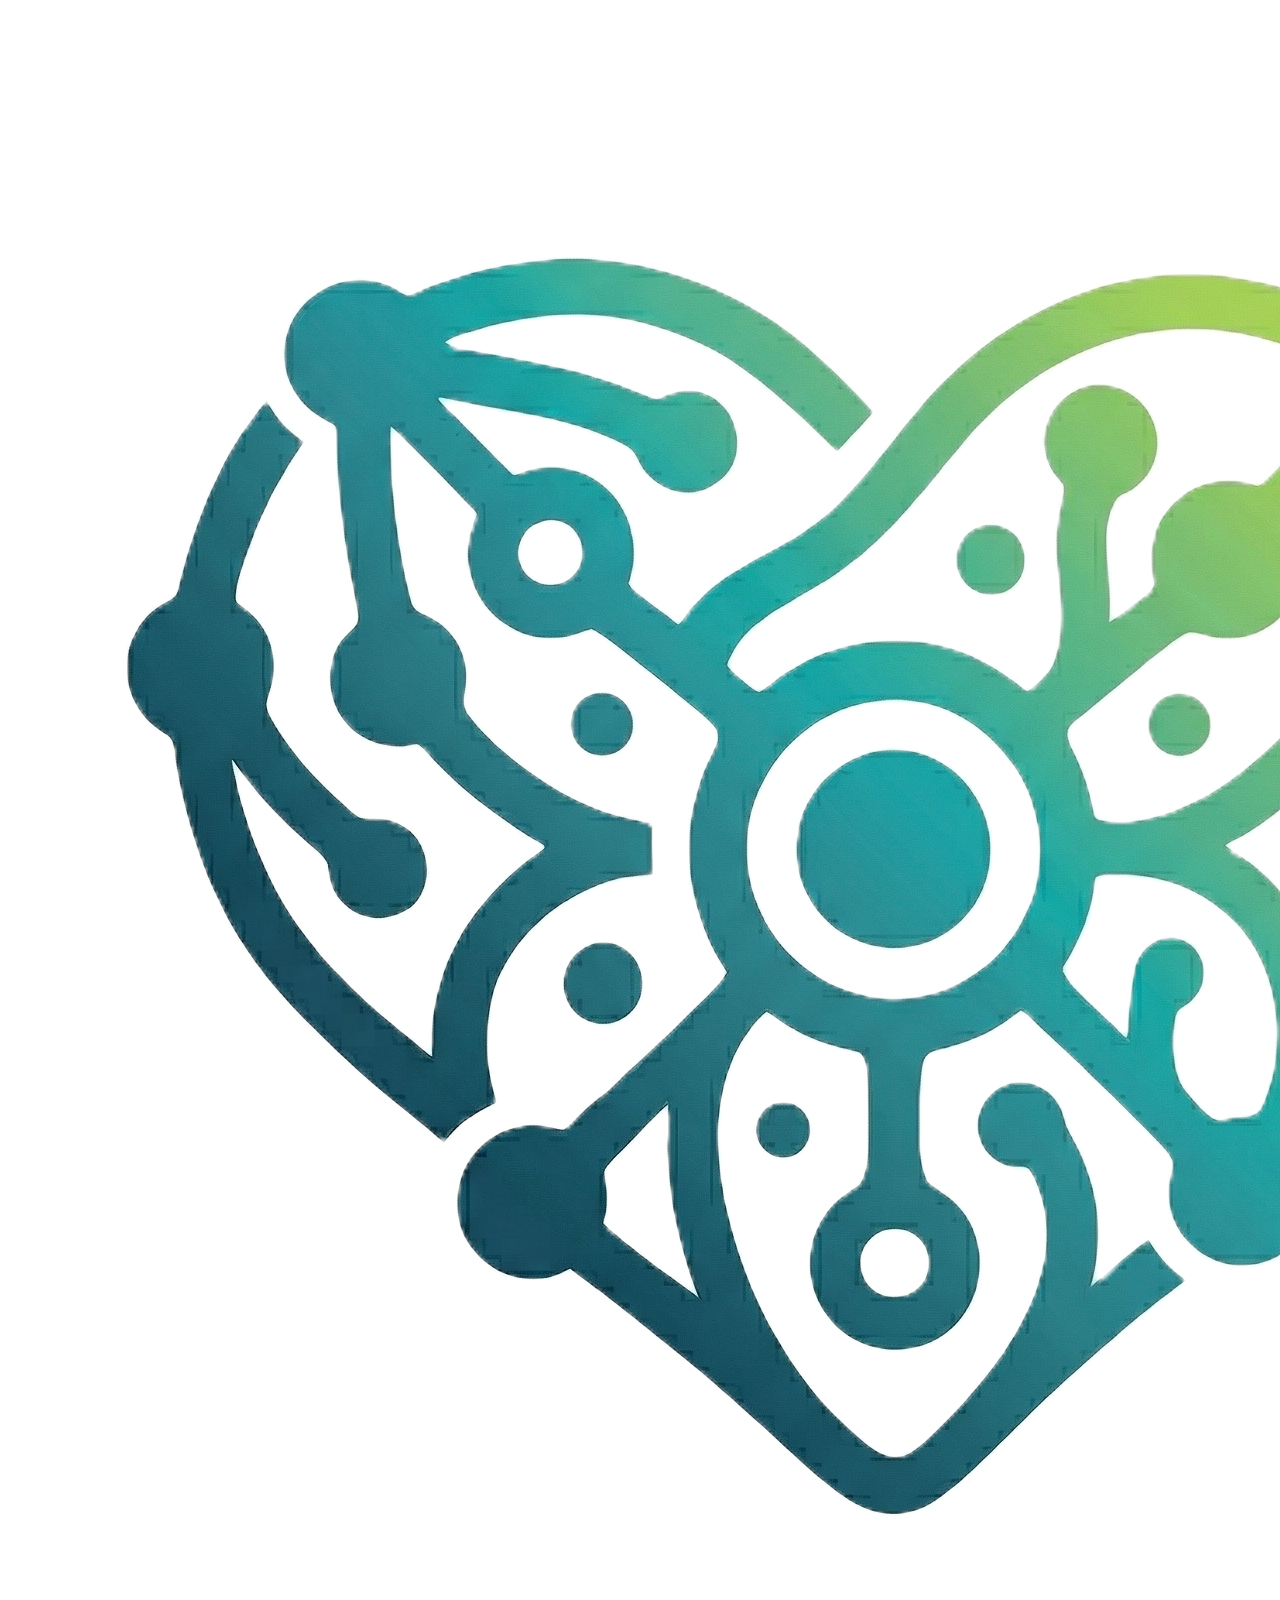
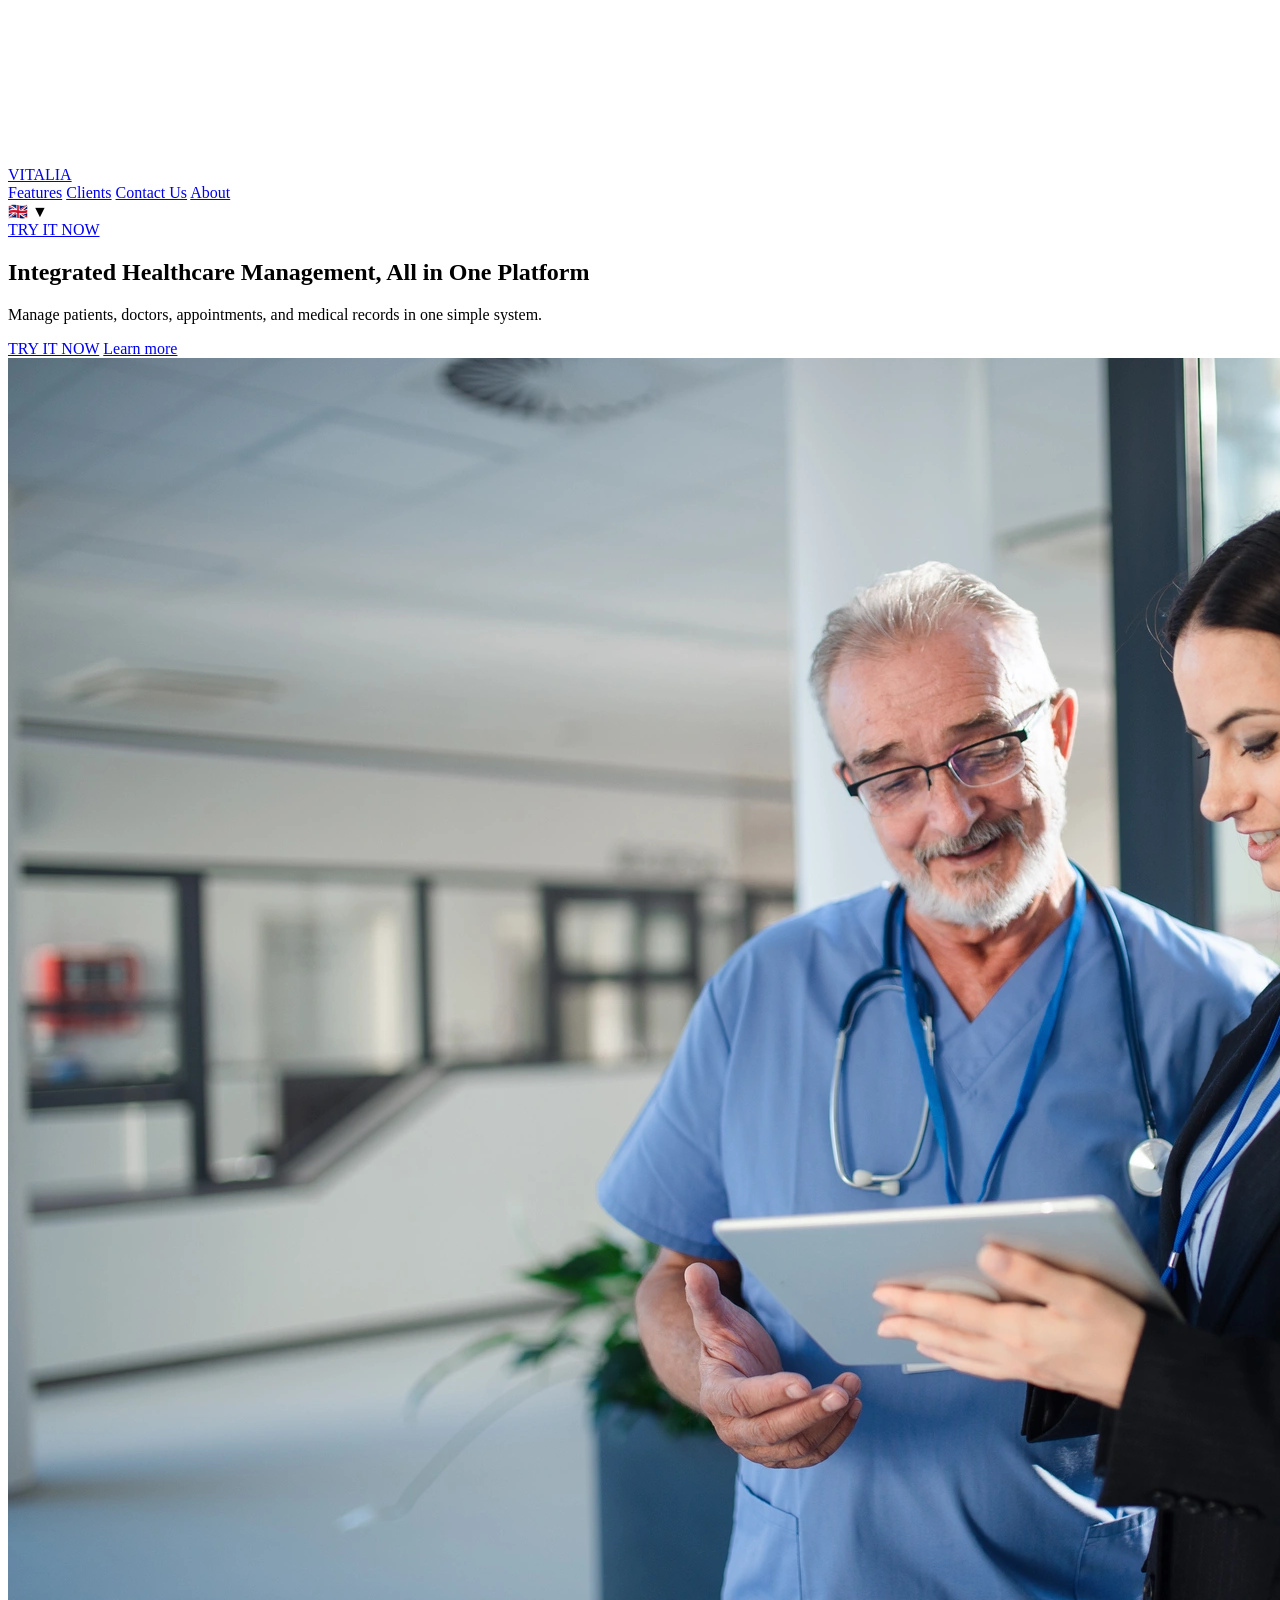
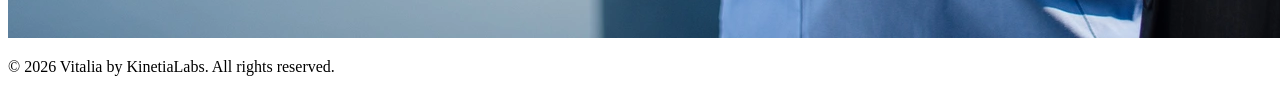
==== html/index.html @ ef40298a "feat: Añadir estructura basica y seccion hero" ====
<!DOCTYPE html>
<html lang="es">
<head>
    <meta charset="UTF-8">
    <meta name="viewport" content="width=device-width, initial-scale=1.0">
    <title>Vitalia - Integrated Healthcare Management</title>
    <link rel="stylesheet" href="../css/styles.css">
</head>
<body>
    <!-- HEADER / NAVIGATION -->
    <header class="header">
        <div class="container">
            <div class="navbar">
                <div class="nav-shell">
                    <div class="logo-section">
                        <img src="../assets/images/Vitalia_logo.png" alt="Vitalia Logo" class="logo-img">
                        <a href="#home" class="logo">VITALIA</a>
                    </div>
                    <nav class="nav-pill">
                        <a href="#features">Features</a>
                        <a href="#clients">Clients</a>
                        <a href="#contact">Contact Us</a>
                        <a href="#about">About</a>
                    </nav>
                    <div class="nav-actions">
                        <div class="language-selector">
                            <span>🇬🇧</span>
                            <span class="dropdown-arrow">▼</span>
                        </div>
                        <a href="#plans" class="btn-primary nav-cta">TRY IT NOW</a>
                    </div>
                </div>
            </div>
        </div>
    </header>

    <!-- HERO SECTION -->
    <section id="home" class="hero">
        <div class="container">
            <div class="hero-content">
                <div class="hero-text">
                    <h1>Integrated Healthcare Management, All in One Platform</h1>
                    <p>Manage patients, doctors, appointments, and medical records in one simple system.</p>
                    <div class="hero-buttons">
                        <a href="#plans" class="btn-primary">TRY IT NOW</a>
                        <a href="#features" class="btn-learn-more">Learn more</a>
                    </div>
                </div>
                <div class="hero-image">
                    <img src="../assets/images/1-home.png" alt="Healthcare Management Platform" class="hero-main-image">
                </div>
            </div>
        </div>
    </section>

    

    <!-- FOOTER -->
    <footer class="footer">
        <div class="container">
            <p>&copy; 2026 Vitalia by KinetiaLabs. All rights reserved.</p>
        </div>
    </footer>
</body>
</html>
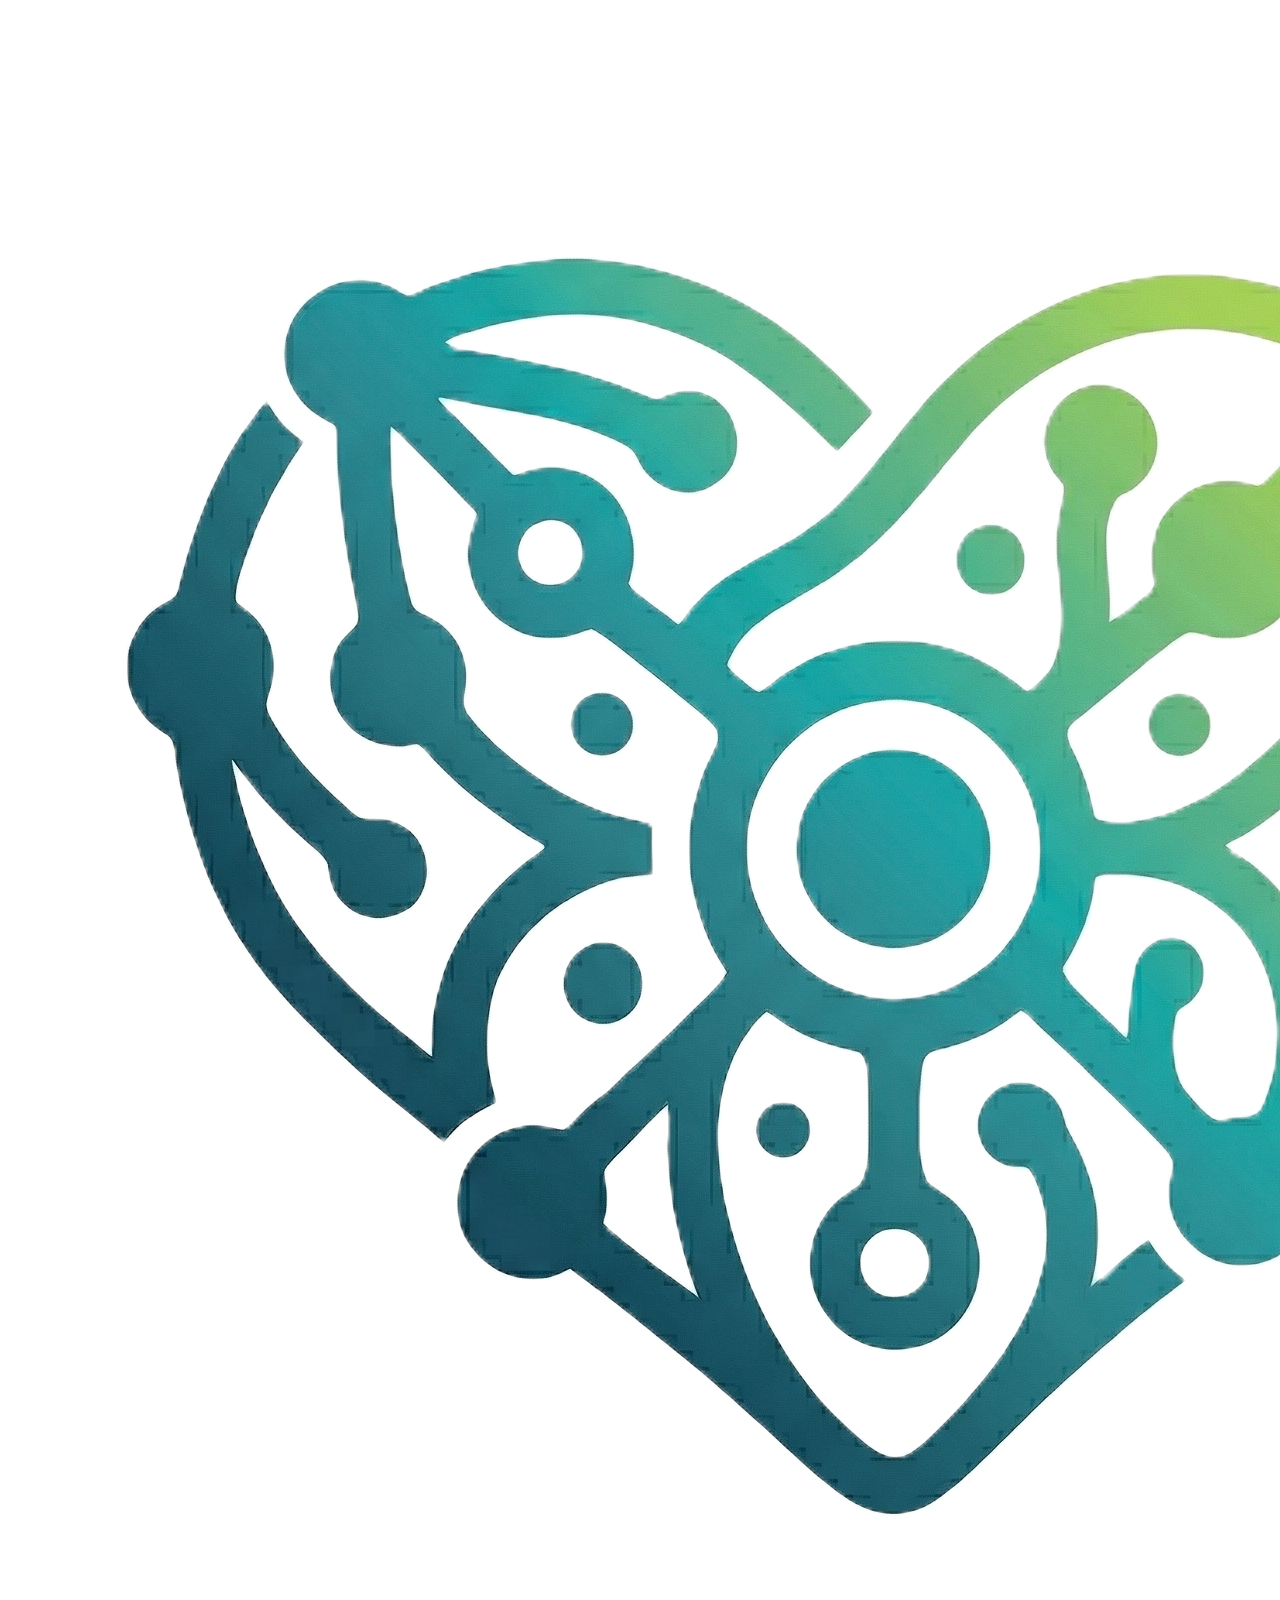
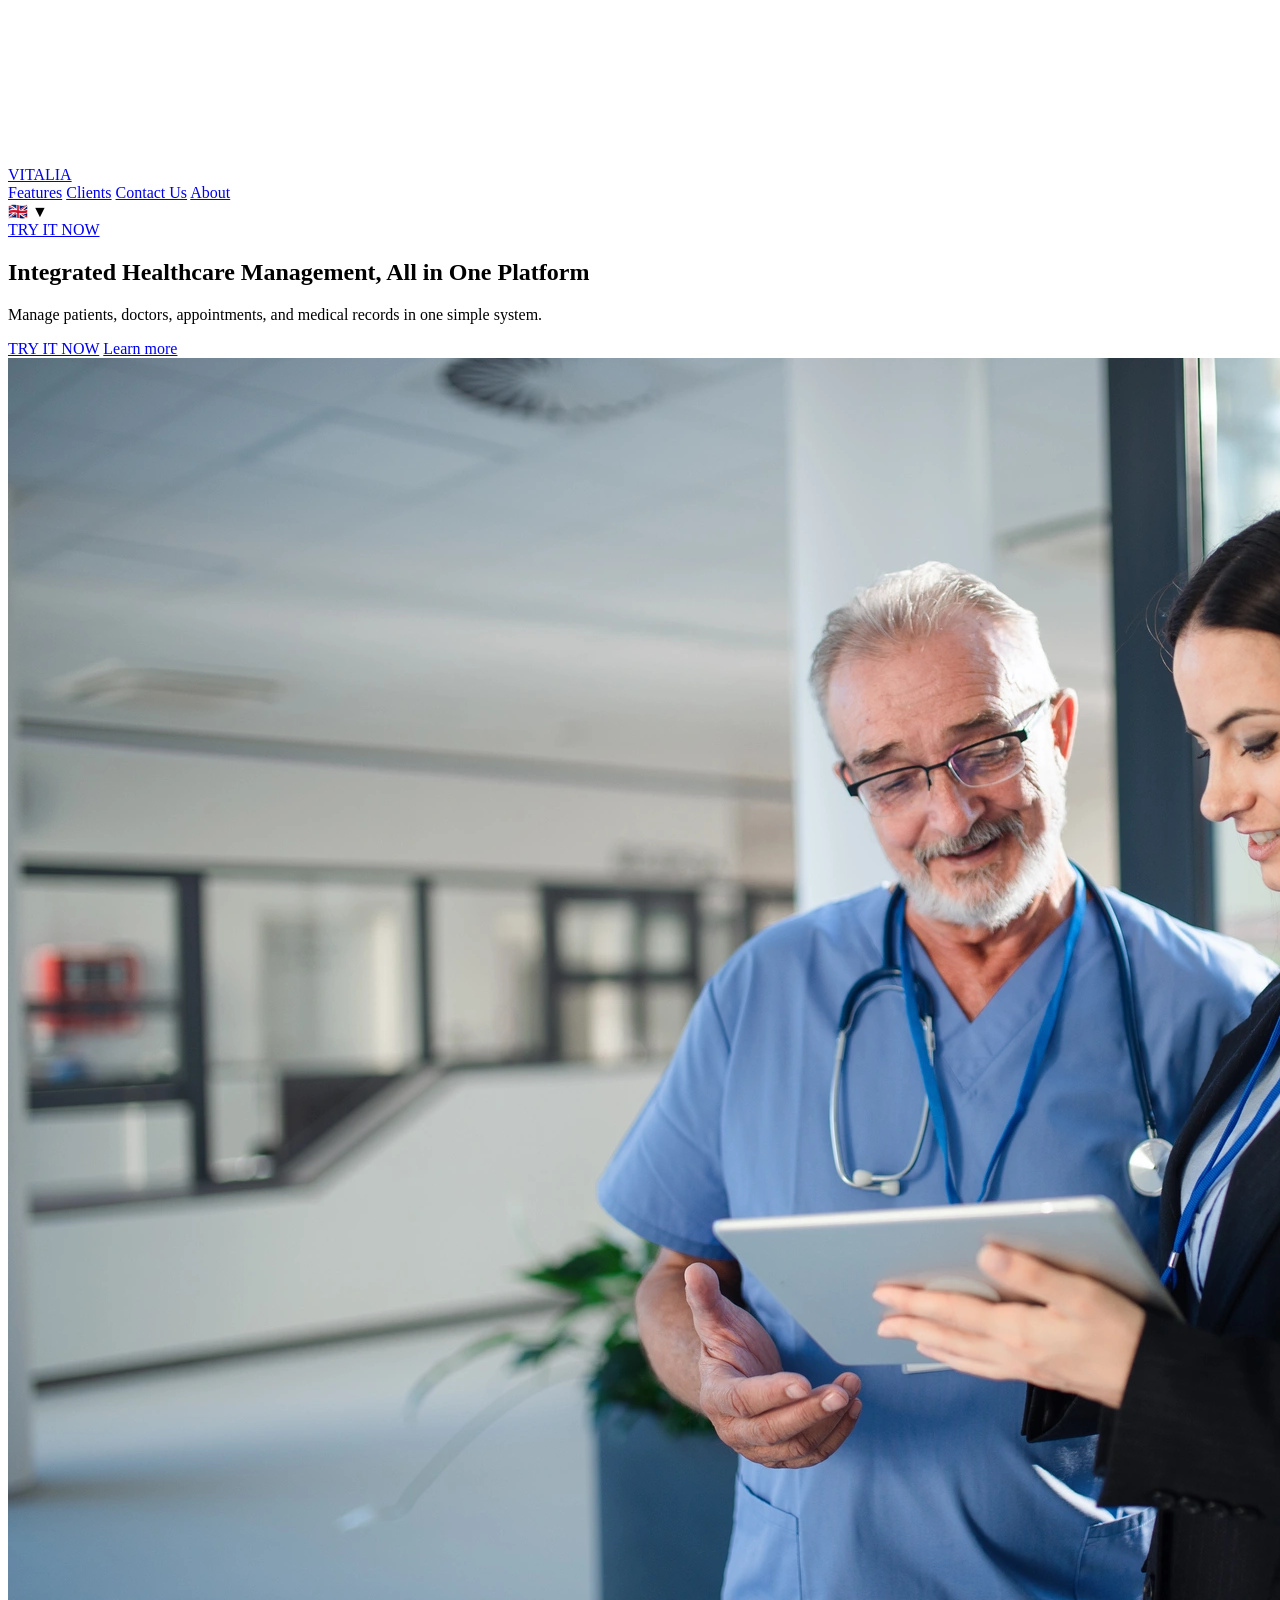
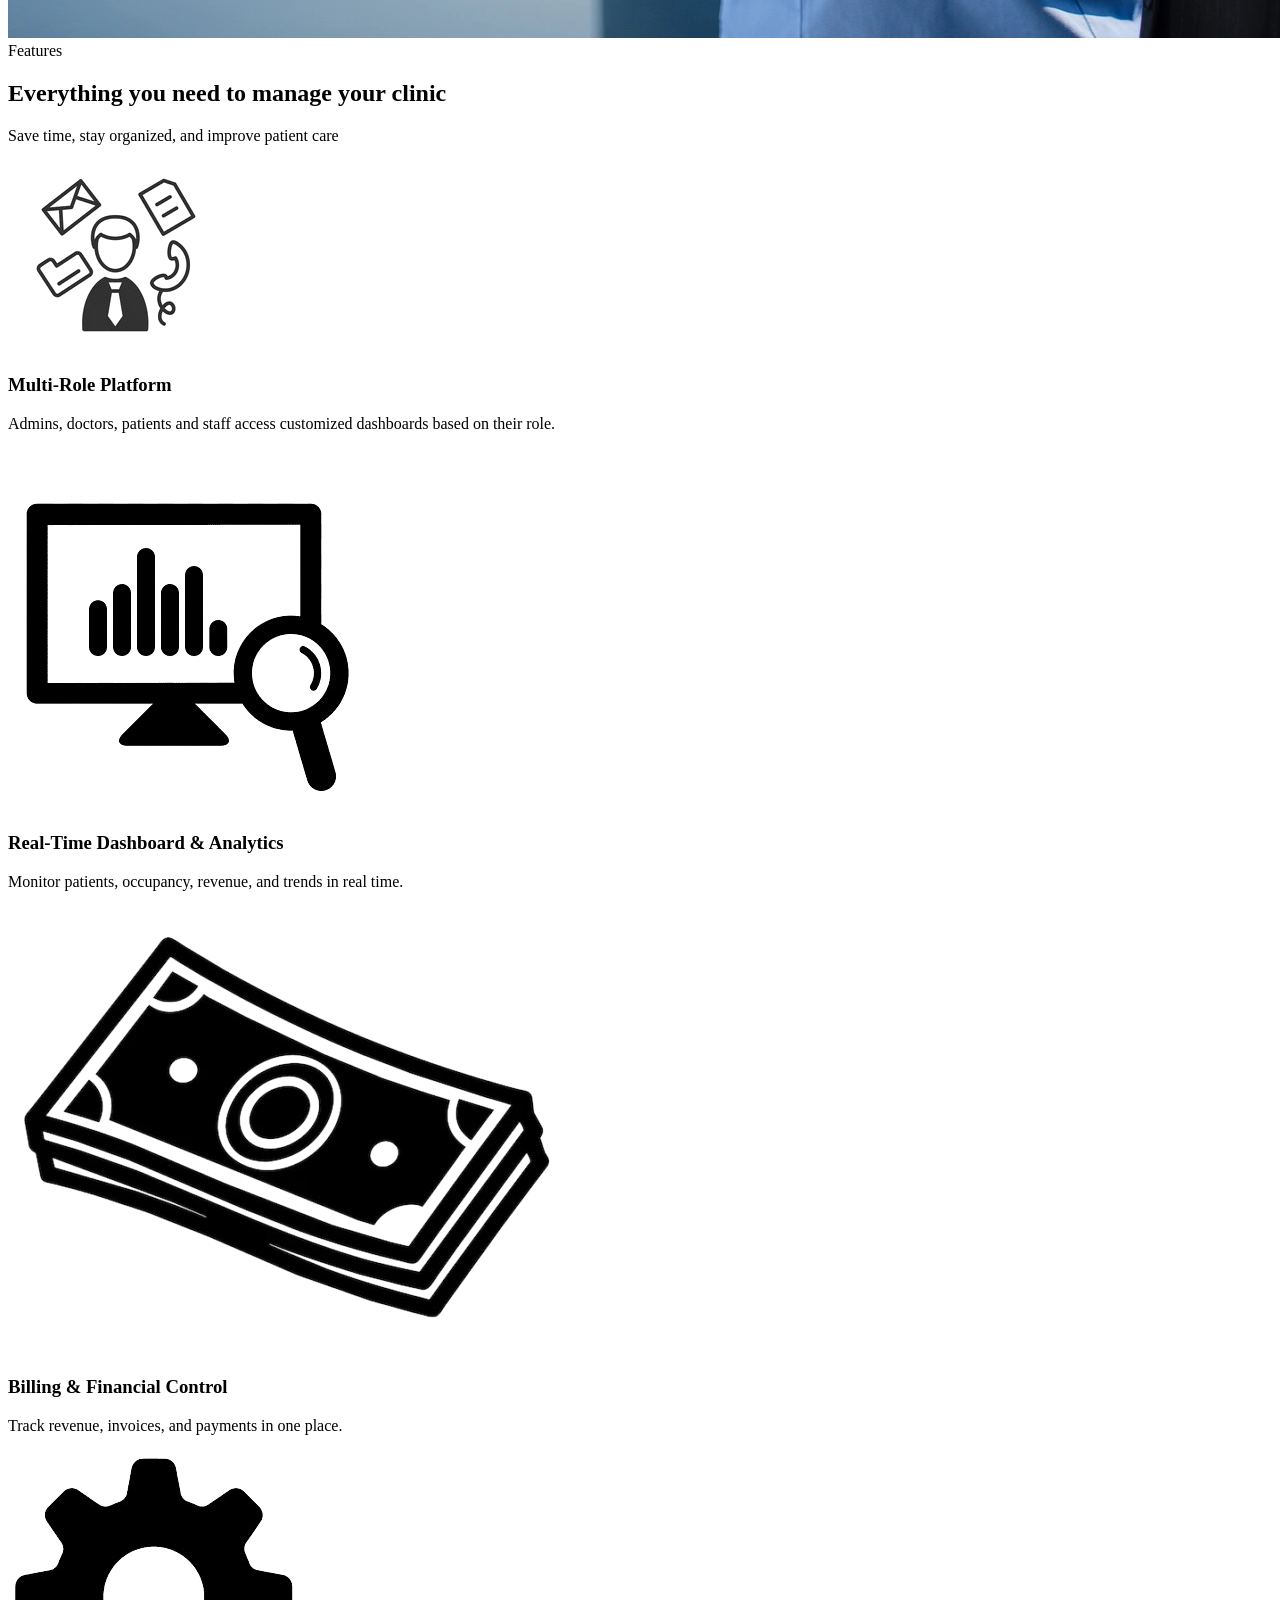
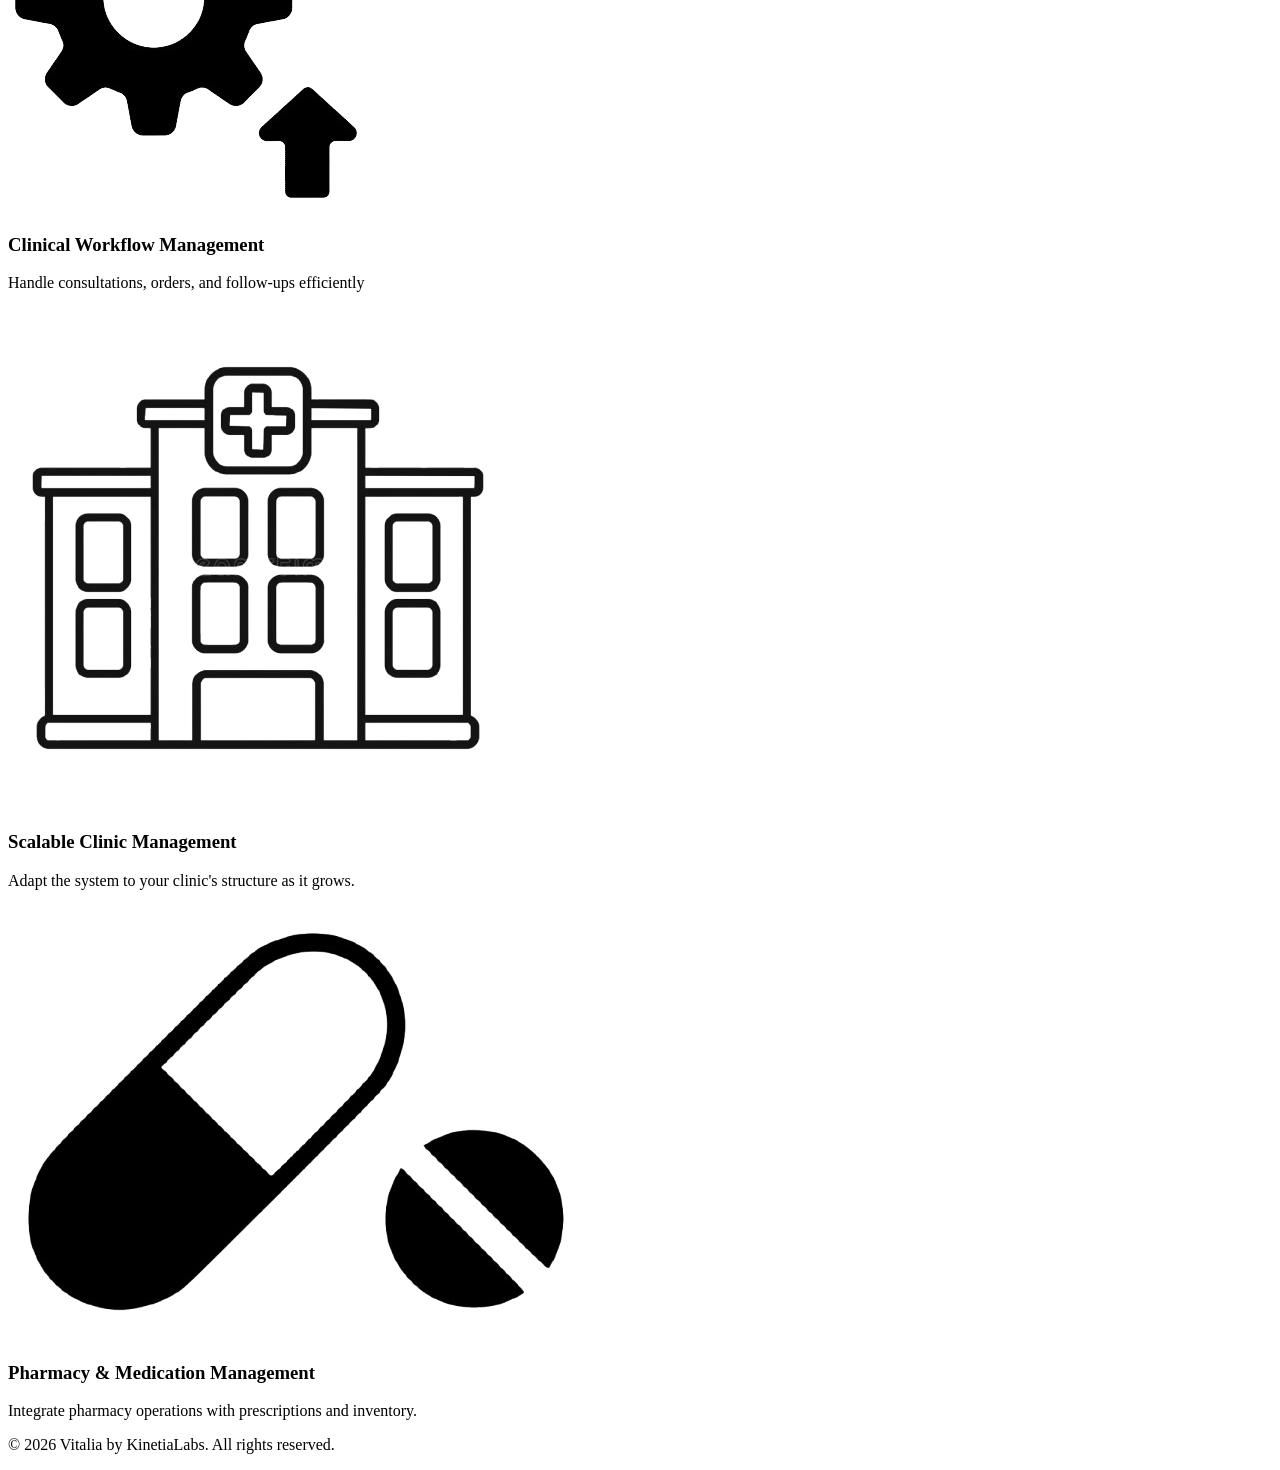
==== commit 60525062: "feat: Añadir estructura seccion features" ====
--- a/html/index.html
+++ b/html/index.html
@@ -53,7 +53,49 @@
         </div>
     </section>
 
-    
+    <!-- FEATURES SECTION -->
+    <section id="features" class="features">
+        <div class="container">
+            <div class="section-header">
+                <span class="section-label">Features</span>
+                <h2>Everything you need to manage your clinic</h2>
+                <p>Save time, stay organized, and improve patient care</p>
+            </div>
+            <div class="features-grid">
+                <div class="feature-card">
+                    <img src="../assets/images/Multirole.png" alt="Multi-Role Platform" class="feature-image">
+                    <h3>Multi-Role Platform</h3>
+                    <p>Admins, doctors, patients and staff access customized dashboards based on their role.</p>
+                </div>
+                <div class="feature-card">
+                    <img src="../assets/images/Analytics.png" alt="Real-Time Dashboard" class="feature-image">
+                    <h3>Real-Time Dashboard & Analytics</h3>
+                    <p>Monitor patients, occupancy, revenue, and trends in real time.</p>
+                </div>
+                <div class="feature-card">
+                    <img src="../assets/images/Financial.png" alt="Billing & Financial" class="feature-image">
+                    <h3>Billing & Financial Control</h3>
+                    <p>Track revenue, invoices, and payments in one place.</p>
+                </div>
+                <div class="feature-card">
+                    <img src="../assets/images/Workflow.png" alt="Clinical Workflow" class="feature-image">
+                    <h3>Clinical Workflow Management</h3>
+                    <p>Handle consultations, orders, and follow-ups efficiently</p>
+                </div>
+                <div class="feature-card">
+                    <img src="../assets/images/Management.png" alt="Scalable Clinic Management" class="feature-image">
+                    <h3>Scalable Clinic Management</h3>
+                    <p>Adapt the system to your clinic's structure as it grows.</p>
+                </div>
+                <div class="feature-card">
+                    <img src="../assets/images/Pharmacy.png" alt="Pharmacy Management" class="feature-image">
+                    <h3>Pharmacy & Medication Management</h3>
+                    <p>Integrate pharmacy operations with prescriptions and inventory.</p>
+                </div>
+            </div>
+        </div>
+    </section>
+
 
     <!-- FOOTER -->
     <footer class="footer">
